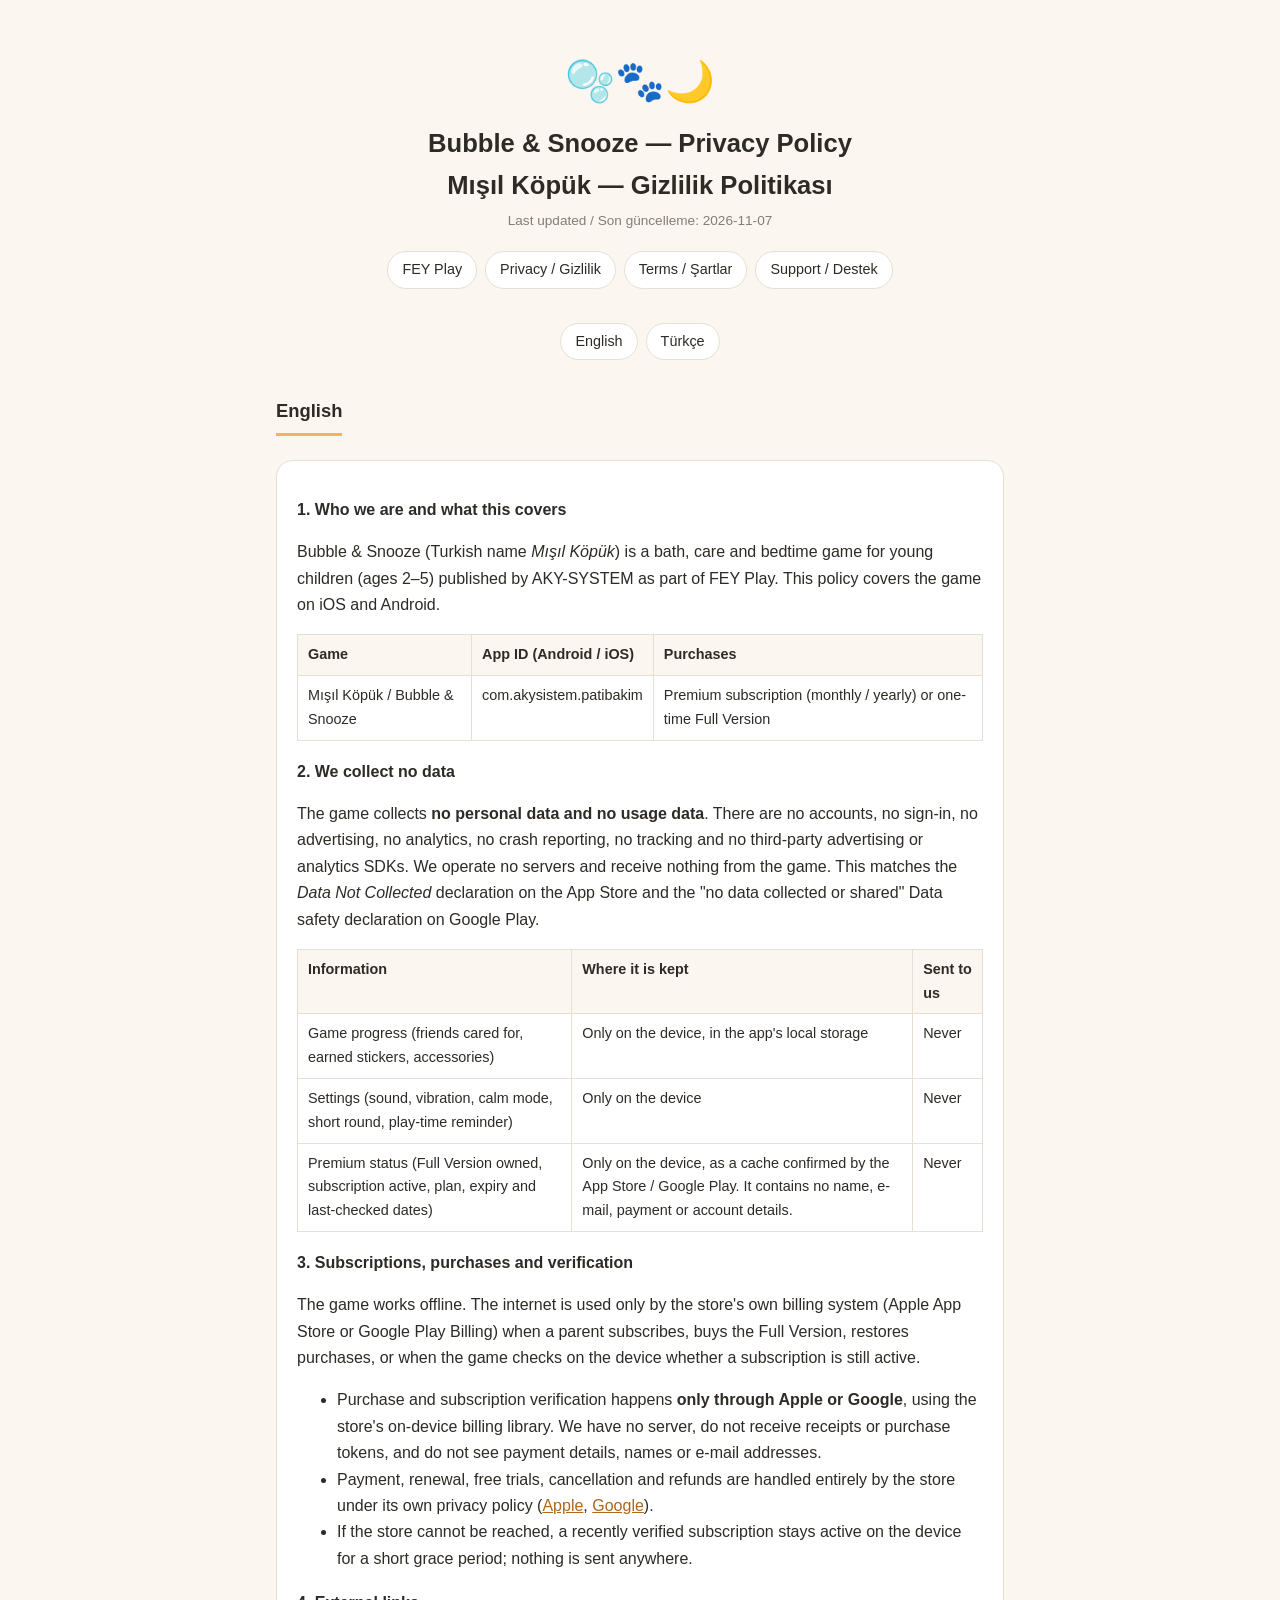
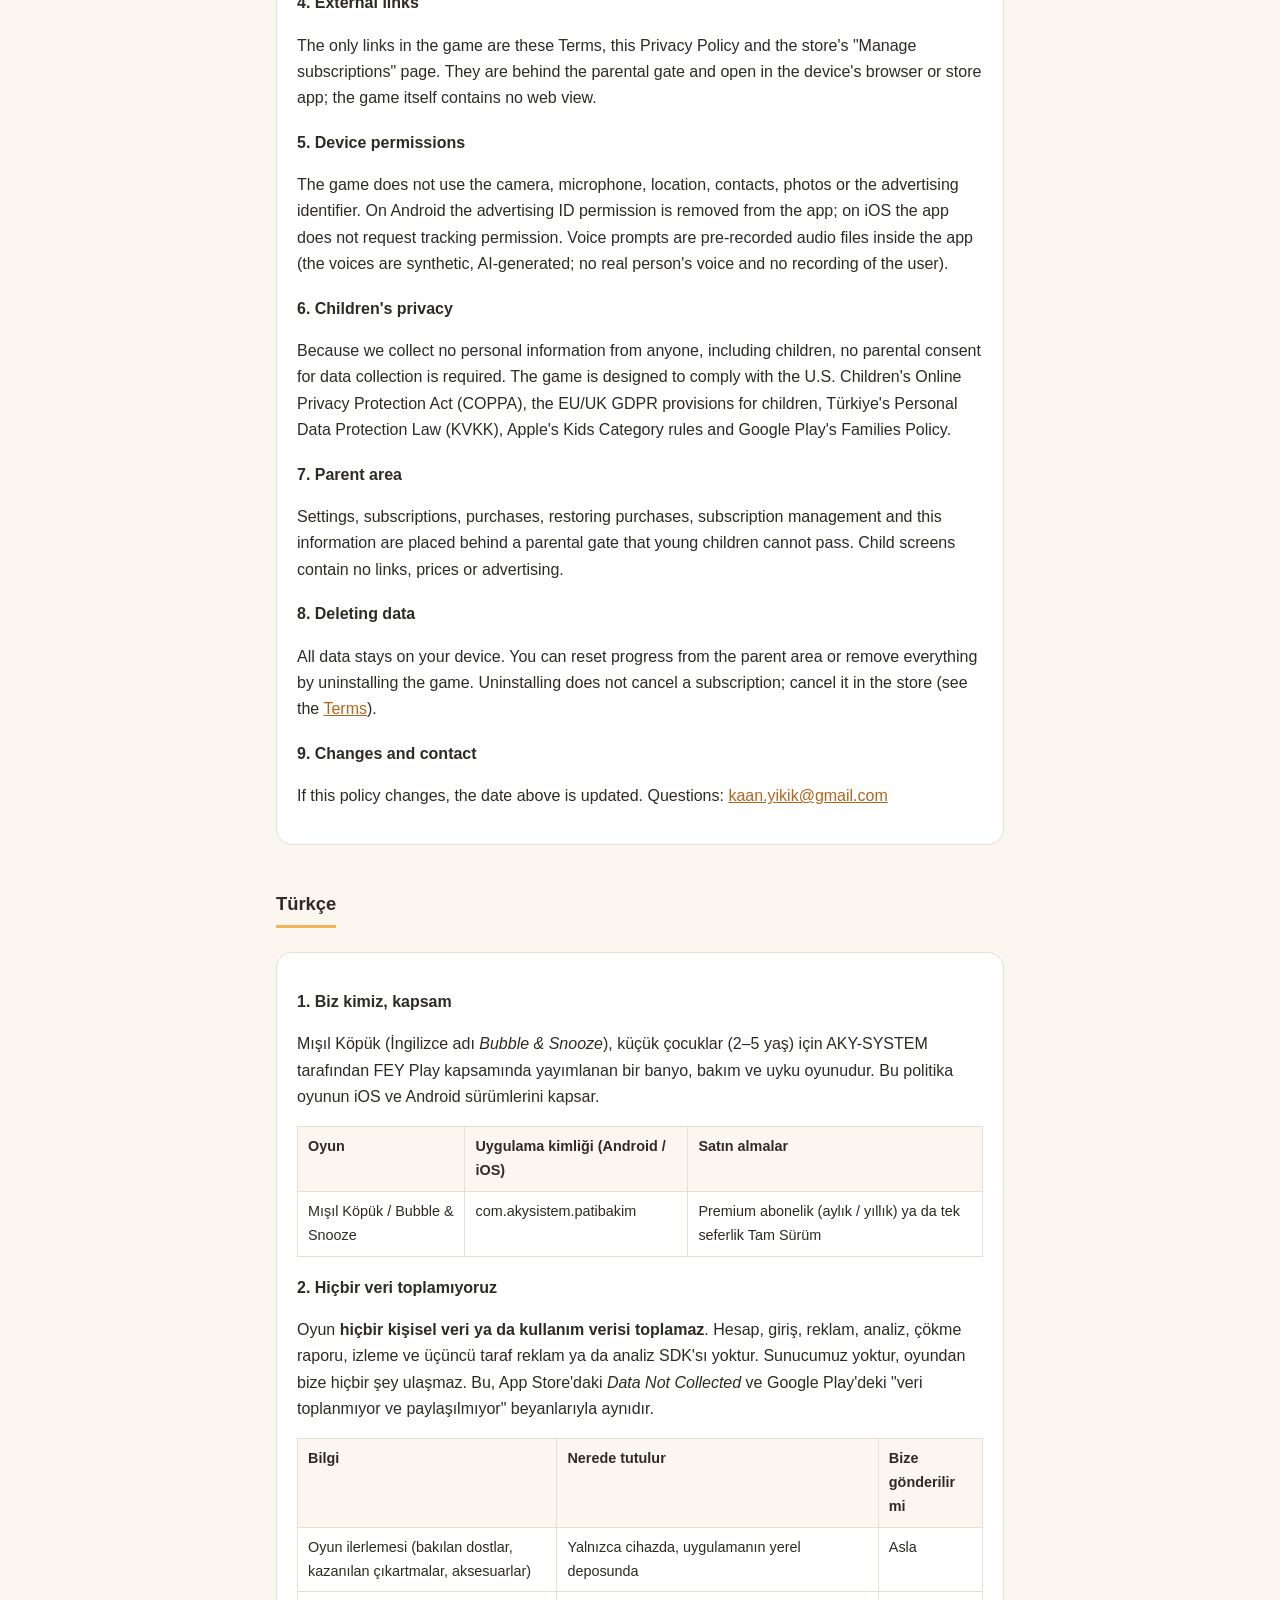
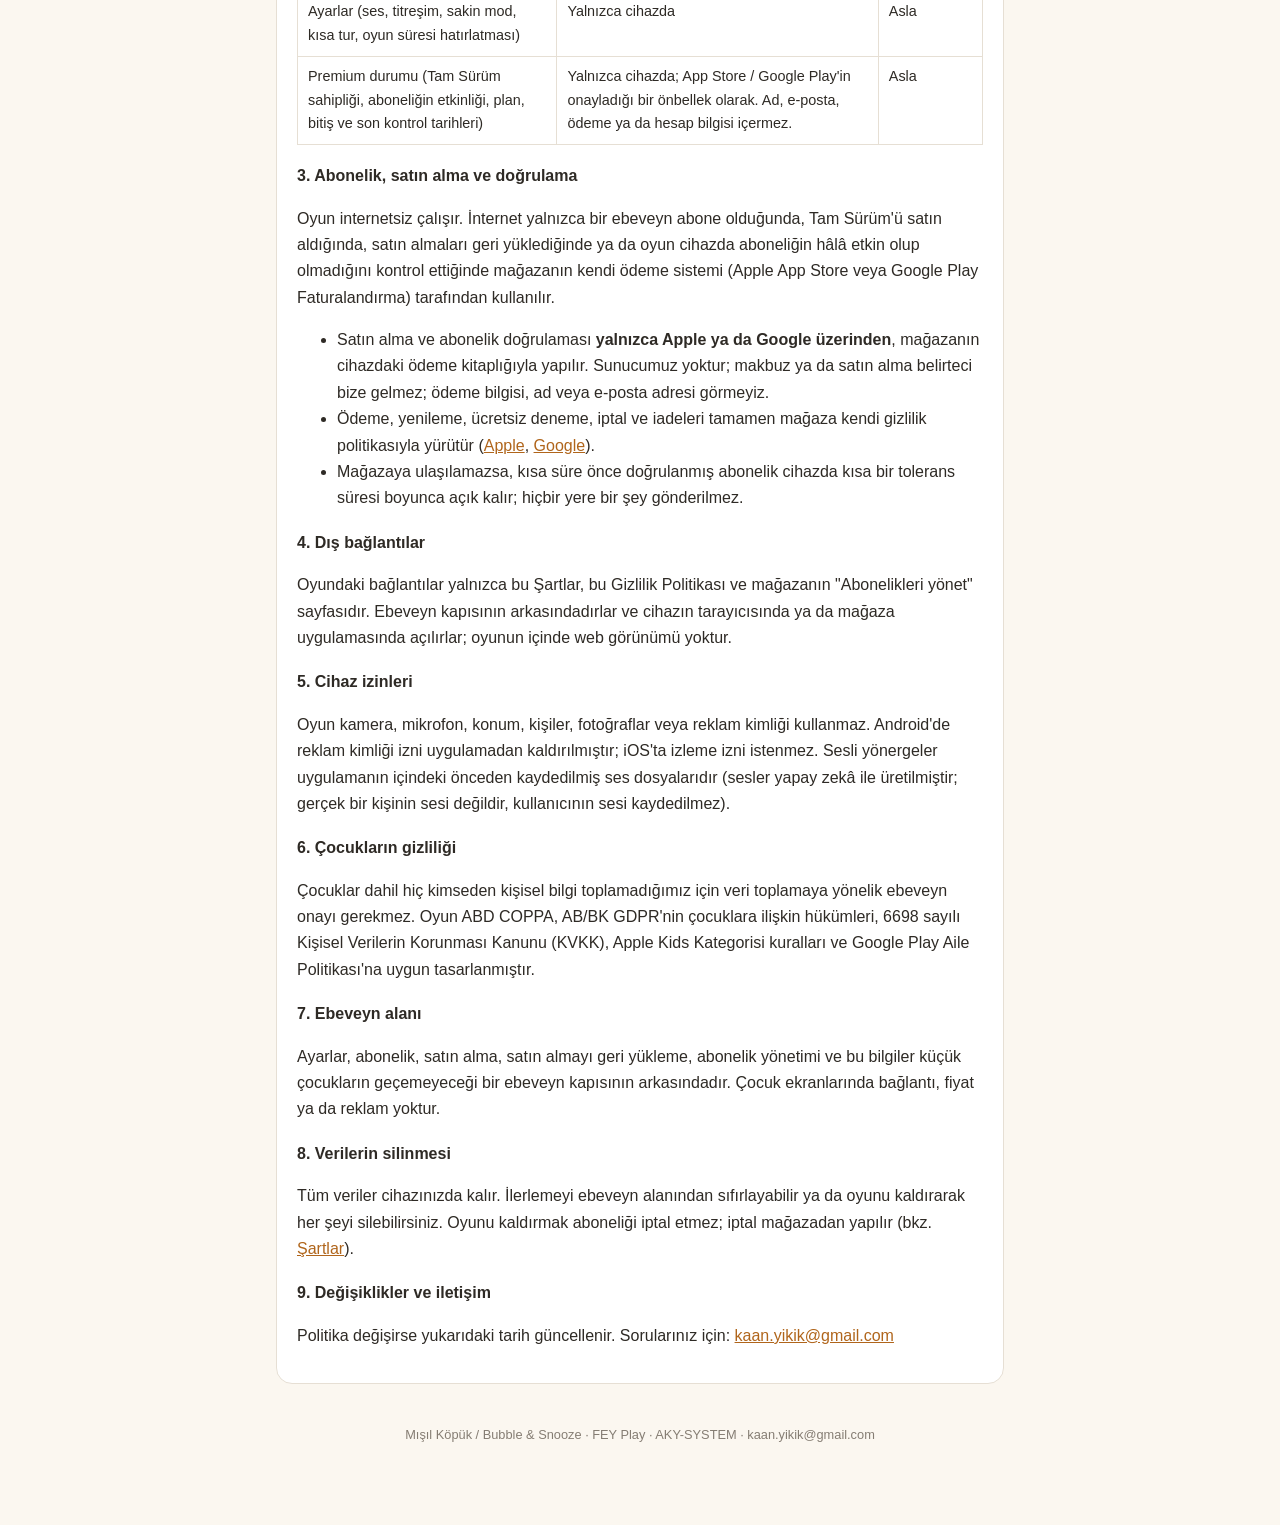
==== privacy-misil-kopuk.html @ dee6d307 "Mışıl Köpük'e özel kullanım şartları ve gizlilik sayfaları (abonelik) Co-Authored-By: Claude Opus 5." ====
<!DOCTYPE html>
<html lang="en"><head><meta charset="UTF-8"><meta name="viewport" content="width=device-width, initial-scale=1.0">
<title>Bubble &amp; Snooze — Privacy Policy / Mışıl Köpük — Gizlilik Politikası</title><link rel="stylesheet" href="style.css"></head><body><div class="wrap">
<header><div class="logo">🫧🐾🌙</div><h1>Bubble &amp; Snooze — Privacy Policy<br>Mışıl Köpük — Gizlilik Politikası</h1><div class="updated">Last updated / Son güncelleme: 2026-11-07</div>
<nav><a href="index.html">FEY Play</a><a href="privacy-misil-kopuk.html">Privacy / Gizlilik</a><a href="terms-misil-kopuk.html">Terms / Şartlar</a><a href="support.html">Support / Destek</a></nav></header>
<nav><a href="#en">English</a><a href="#tr">Türkçe</a></nav>
<div id="en"><h2>English</h2>
<section class="card">
<h3>1. Who we are and what this covers</h3>
<p>Bubble &amp; Snooze (Turkish name <em>Mışıl Köpük</em>) is a bath, care and bedtime game for young children (ages 2–5) published by AKY-SYSTEM as part of FEY Play. This policy covers the game on iOS and Android.</p>
<table><tr><th>Game</th><th>App ID (Android / iOS)</th><th>Purchases</th></tr>
<tr><td>Mışıl Köpük / Bubble &amp; Snooze</td><td>com.akysistem.patibakim</td><td>Premium subscription (monthly / yearly) or one-time Full Version</td></tr></table>
<h3>2. We collect no data</h3>
<p>The game collects <strong>no personal data and no usage data</strong>. There are no accounts, no sign-in, no advertising, no analytics, no crash reporting, no tracking and no third-party advertising or analytics SDKs. We operate no servers and receive nothing from the game. This matches the <em>Data Not Collected</em> declaration on the App Store and the "no data collected or shared" Data safety declaration on Google Play.</p>
<table><tr><th>Information</th><th>Where it is kept</th><th>Sent to us</th></tr>
<tr><td>Game progress (friends cared for, earned stickers, accessories)</td><td>Only on the device, in the app's local storage</td><td>Never</td></tr>
<tr><td>Settings (sound, vibration, calm mode, short round, play-time reminder)</td><td>Only on the device</td><td>Never</td></tr>
<tr><td>Premium status (Full Version owned, subscription active, plan, expiry and last-checked dates)</td><td>Only on the device, as a cache confirmed by the App Store / Google Play. It contains no name, e-mail, payment or account details.</td><td>Never</td></tr></table>
<h3>3. Subscriptions, purchases and verification</h3>
<p>The game works offline. The internet is used only by the store's own billing system (Apple App Store or Google Play Billing) when a parent subscribes, buys the Full Version, restores purchases, or when the game checks on the device whether a subscription is still active.</p>
<ul><li>Purchase and subscription verification happens <strong>only through Apple or Google</strong>, using the store's on-device billing library. We have no server, do not receive receipts or purchase tokens, and do not see payment details, names or e-mail addresses.</li>
<li>Payment, renewal, free trials, cancellation and refunds are handled entirely by the store under its own privacy policy (<a href="https://www.apple.com/legal/privacy/">Apple</a>, <a href="https://policies.google.com/privacy">Google</a>).</li>
<li>If the store cannot be reached, a recently verified subscription stays active on the device for a short grace period; nothing is sent anywhere.</li></ul>
<h3>4. External links</h3>
<p>The only links in the game are these Terms, this Privacy Policy and the store's "Manage subscriptions" page. They are behind the parental gate and open in the device's browser or store app; the game itself contains no web view.</p>
<h3>5. Device permissions</h3>
<p>The game does not use the camera, microphone, location, contacts, photos or the advertising identifier. On Android the advertising ID permission is removed from the app; on iOS the app does not request tracking permission. Voice prompts are pre-recorded audio files inside the app (the voices are synthetic, AI-generated; no real person's voice and no recording of the user).</p>
<h3>6. Children's privacy</h3>
<p>Because we collect no personal information from anyone, including children, no parental consent for data collection is required. The game is designed to comply with the U.S. Children's Online Privacy Protection Act (COPPA), the EU/UK GDPR provisions for children, Türkiye's Personal Data Protection Law (KVKK), Apple's Kids Category rules and Google Play's Families Policy.</p>
<h3>7. Parent area</h3>
<p>Settings, subscriptions, purchases, restoring purchases, subscription management and this information are placed behind a parental gate that young children cannot pass. Child screens contain no links, prices or advertising.</p>
<h3>8. Deleting data</h3>
<p>All data stays on your device. You can reset progress from the parent area or remove everything by uninstalling the game. Uninstalling does not cancel a subscription; cancel it in the store (see the <a href="terms-misil-kopuk.html">Terms</a>).</p>
<h3>9. Changes and contact</h3>
<p>If this policy changes, the date above is updated. Questions: <a href="mailto:kaan.yikik@gmail.com">kaan.yikik@gmail.com</a></p>
</section></div>
<div id="tr"><h2>Türkçe</h2>
<section class="card">
<h3>1. Biz kimiz, kapsam</h3>
<p>Mışıl Köpük (İngilizce adı <em>Bubble &amp; Snooze</em>), küçük çocuklar (2–5 yaş) için AKY-SYSTEM tarafından FEY Play kapsamında yayımlanan bir banyo, bakım ve uyku oyunudur. Bu politika oyunun iOS ve Android sürümlerini kapsar.</p>
<table><tr><th>Oyun</th><th>Uygulama kimliği (Android / iOS)</th><th>Satın almalar</th></tr>
<tr><td>Mışıl Köpük / Bubble &amp; Snooze</td><td>com.akysistem.patibakim</td><td>Premium abonelik (aylık / yıllık) ya da tek seferlik Tam Sürüm</td></tr></table>
<h3>2. Hiçbir veri toplamıyoruz</h3>
<p>Oyun <strong>hiçbir kişisel veri ya da kullanım verisi toplamaz</strong>. Hesap, giriş, reklam, analiz, çökme raporu, izleme ve üçüncü taraf reklam ya da analiz SDK'sı yoktur. Sunucumuz yoktur, oyundan bize hiçbir şey ulaşmaz. Bu, App Store'daki <em>Data Not Collected</em> ve Google Play'deki "veri toplanmıyor ve paylaşılmıyor" beyanlarıyla aynıdır.</p>
<table><tr><th>Bilgi</th><th>Nerede tutulur</th><th>Bize gönderilir mi</th></tr>
<tr><td>Oyun ilerlemesi (bakılan dostlar, kazanılan çıkartmalar, aksesuarlar)</td><td>Yalnızca cihazda, uygulamanın yerel deposunda</td><td>Asla</td></tr>
<tr><td>Ayarlar (ses, titreşim, sakin mod, kısa tur, oyun süresi hatırlatması)</td><td>Yalnızca cihazda</td><td>Asla</td></tr>
<tr><td>Premium durumu (Tam Sürüm sahipliği, aboneliğin etkinliği, plan, bitiş ve son kontrol tarihleri)</td><td>Yalnızca cihazda; App Store / Google Play'in onayladığı bir önbellek olarak. Ad, e-posta, ödeme ya da hesap bilgisi içermez.</td><td>Asla</td></tr></table>
<h3>3. Abonelik, satın alma ve doğrulama</h3>
<p>Oyun internetsiz çalışır. İnternet yalnızca bir ebeveyn abone olduğunda, Tam Sürüm'ü satın aldığında, satın almaları geri yüklediğinde ya da oyun cihazda aboneliğin hâlâ etkin olup olmadığını kontrol ettiğinde mağazanın kendi ödeme sistemi (Apple App Store veya Google Play Faturalandırma) tarafından kullanılır.</p>
<ul><li>Satın alma ve abonelik doğrulaması <strong>yalnızca Apple ya da Google üzerinden</strong>, mağazanın cihazdaki ödeme kitaplığıyla yapılır. Sunucumuz yoktur; makbuz ya da satın alma belirteci bize gelmez; ödeme bilgisi, ad veya e-posta adresi görmeyiz.</li>
<li>Ödeme, yenileme, ücretsiz deneme, iptal ve iadeleri tamamen mağaza kendi gizlilik politikasıyla yürütür (<a href="https://www.apple.com/legal/privacy/">Apple</a>, <a href="https://policies.google.com/privacy">Google</a>).</li>
<li>Mağazaya ulaşılamazsa, kısa süre önce doğrulanmış abonelik cihazda kısa bir tolerans süresi boyunca açık kalır; hiçbir yere bir şey gönderilmez.</li></ul>
<h3>4. Dış bağlantılar</h3>
<p>Oyundaki bağlantılar yalnızca bu Şartlar, bu Gizlilik Politikası ve mağazanın "Abonelikleri yönet" sayfasıdır. Ebeveyn kapısının arkasındadırlar ve cihazın tarayıcısında ya da mağaza uygulamasında açılırlar; oyunun içinde web görünümü yoktur.</p>
<h3>5. Cihaz izinleri</h3>
<p>Oyun kamera, mikrofon, konum, kişiler, fotoğraflar veya reklam kimliği kullanmaz. Android'de reklam kimliği izni uygulamadan kaldırılmıştır; iOS'ta izleme izni istenmez. Sesli yönergeler uygulamanın içindeki önceden kaydedilmiş ses dosyalarıdır (sesler yapay zekâ ile üretilmiştir; gerçek bir kişinin sesi değildir, kullanıcının sesi kaydedilmez).</p>
<h3>6. Çocukların gizliliği</h3>
<p>Çocuklar dahil hiç kimseden kişisel bilgi toplamadığımız için veri toplamaya yönelik ebeveyn onayı gerekmez. Oyun ABD COPPA, AB/BK GDPR'nin çocuklara ilişkin hükümleri, 6698 sayılı Kişisel Verilerin Korunması Kanunu (KVKK), Apple Kids Kategorisi kuralları ve Google Play Aile Politikası'na uygun tasarlanmıştır.</p>
<h3>7. Ebeveyn alanı</h3>
<p>Ayarlar, abonelik, satın alma, satın almayı geri yükleme, abonelik yönetimi ve bu bilgiler küçük çocukların geçemeyeceği bir ebeveyn kapısının arkasındadır. Çocuk ekranlarında bağlantı, fiyat ya da reklam yoktur.</p>
<h3>8. Verilerin silinmesi</h3>
<p>Tüm veriler cihazınızda kalır. İlerlemeyi ebeveyn alanından sıfırlayabilir ya da oyunu kaldırarak her şeyi silebilirsiniz. Oyunu kaldırmak aboneliği iptal etmez; iptal mağazadan yapılır (bkz. <a href="terms-misil-kopuk.html">Şartlar</a>).</p>
<h3>9. Değişiklikler ve iletişim</h3>
<p>Politika değişirse yukarıdaki tarih güncellenir. Sorularınız için: <a href="mailto:kaan.yikik@gmail.com">kaan.yikik@gmail.com</a></p>
</section></div>
<div class="footer">Mışıl Köpük / Bubble &amp; Snooze · FEY Play · AKY-SYSTEM · kaan.yikik@gmail.com</div></div></body></html>
---- style.css ----
:root{--bg:#FBF7F0;--surface:#fff;--text:#2E2A25;--muted:#857D73;--accent:#F2B45A;--border:#E6DFD4;--link:#B0651B}
@media (prefers-color-scheme:dark){:root{--bg:#1D1B18;--surface:#26231F;--text:#EFE9E0;--muted:#A69D91;--border:#3A352F;--link:#F2B45A}}
*{box-sizing:border-box}body{margin:0;font-family:-apple-system,BlinkMacSystemFont,"Segoe UI",Roboto,sans-serif;background:var(--bg);color:var(--text);line-height:1.65}
.wrap{max-width:760px;margin:0 auto;padding:32px 16px 80px}header{text-align:center;padding:16px 0 8px}.logo{font-size:40px}
h1{font-size:1.6rem;margin:8px 0 4px}.updated{color:var(--muted);font-size:.85rem}
nav{display:flex;flex-wrap:wrap;gap:8px;justify-content:center;margin:18px 0 8px}
nav a{text-decoration:none;color:var(--text);background:var(--surface);border:1px solid var(--border);border-radius:20px;padding:6px 14px;font-size:.9rem}
section.card{background:var(--surface);border:1px solid var(--border);border-radius:16px;padding:18px 20px;margin:16px 0}
h2{font-size:1.15rem;margin:28px 0 8px;border-bottom:3px solid var(--accent);padding-bottom:6px;display:inline-block}
h3{font-size:1rem;margin:18px 0 6px}table{width:100%;border-collapse:collapse;margin:10px 0;font-size:.9rem}
th,td{text-align:left;padding:8px 10px;border:1px solid var(--border);vertical-align:top}th{background:var(--bg)}
a{color:var(--link)}.footer{text-align:center;color:var(--muted);font-size:.8rem;margin-top:40px}
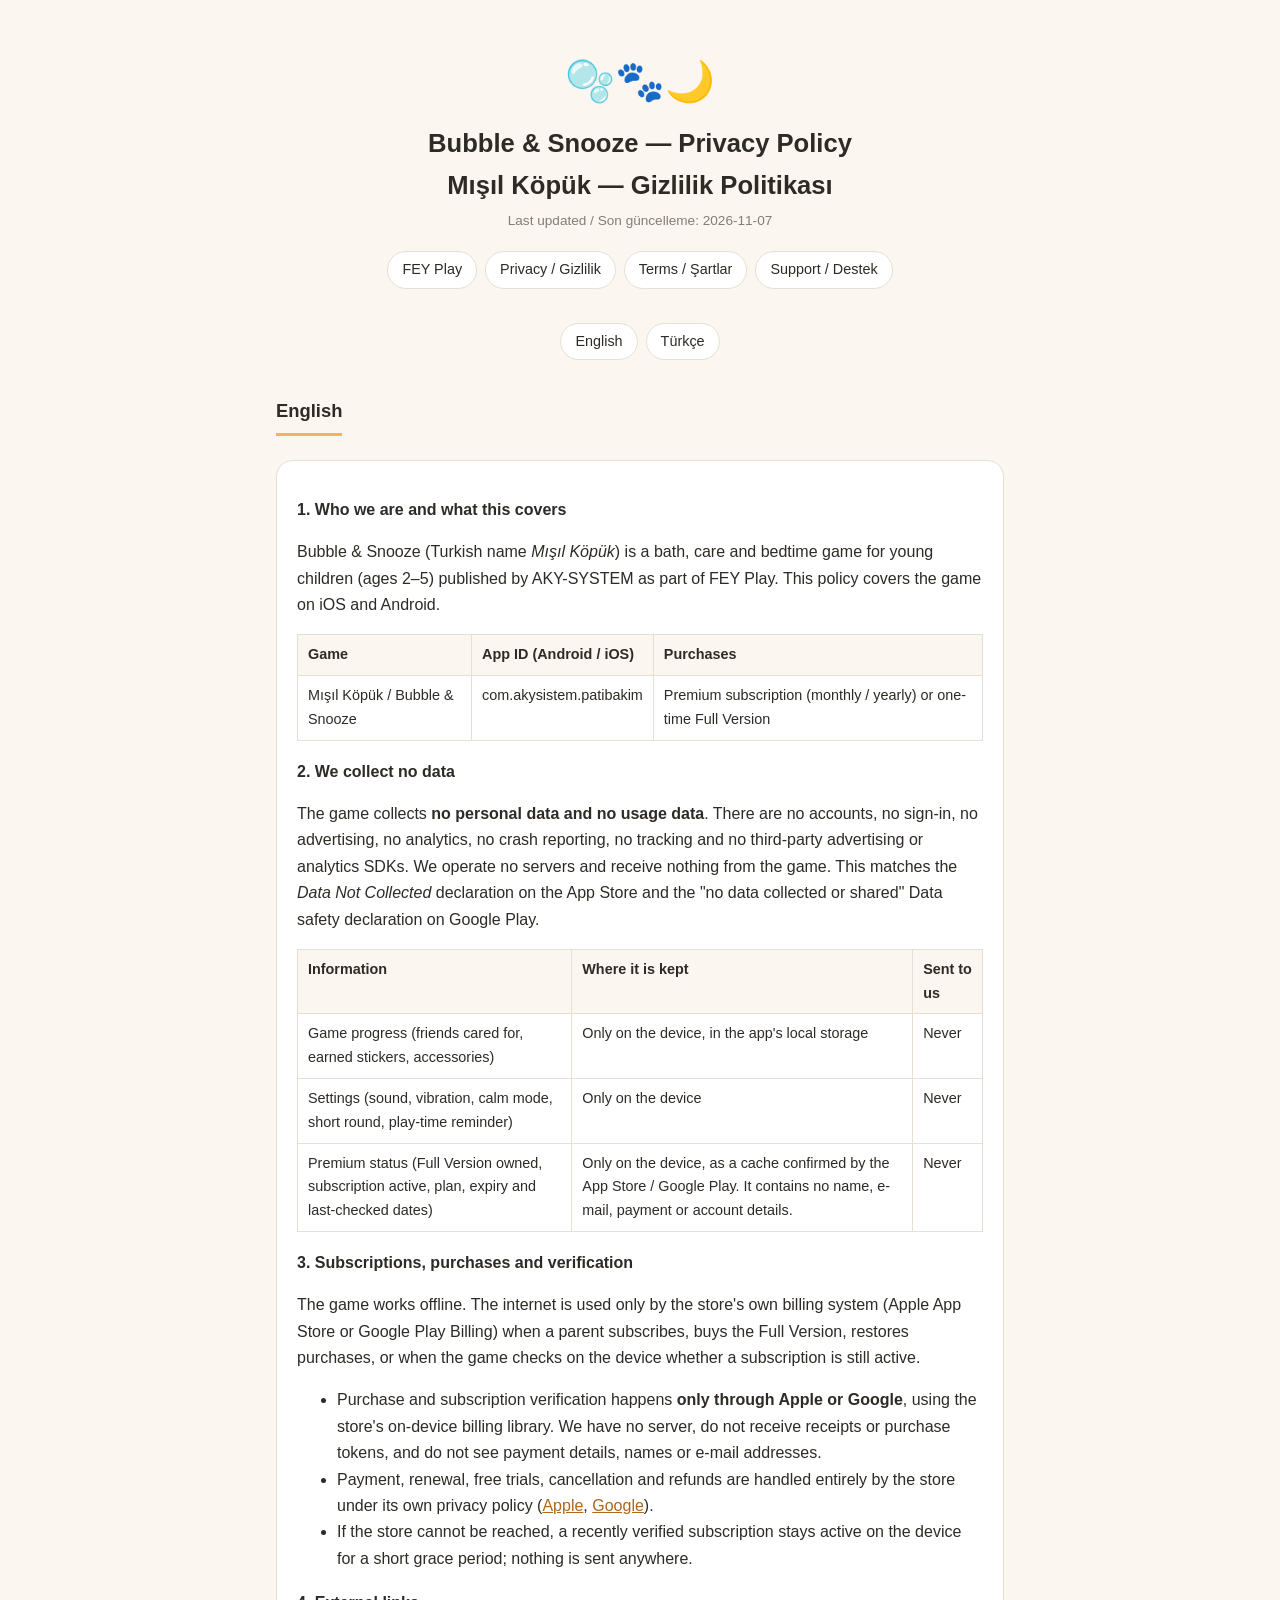
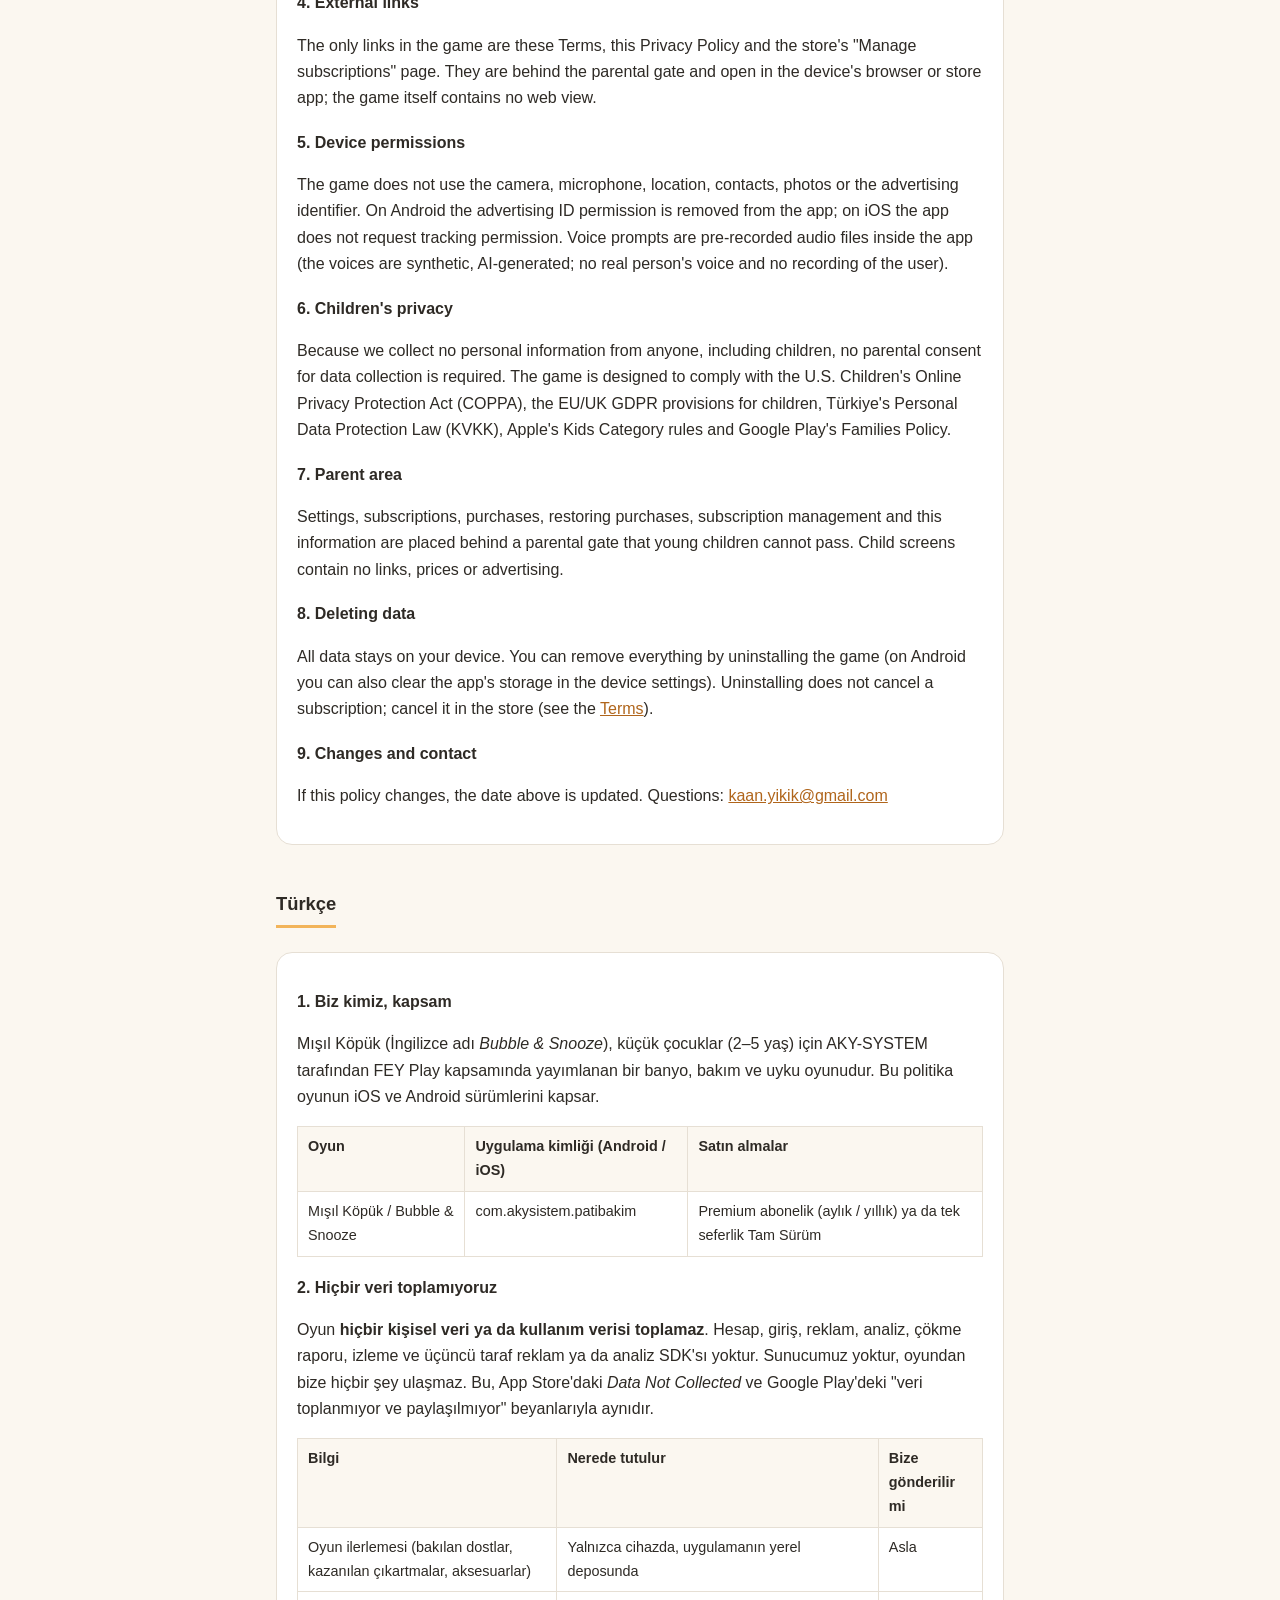
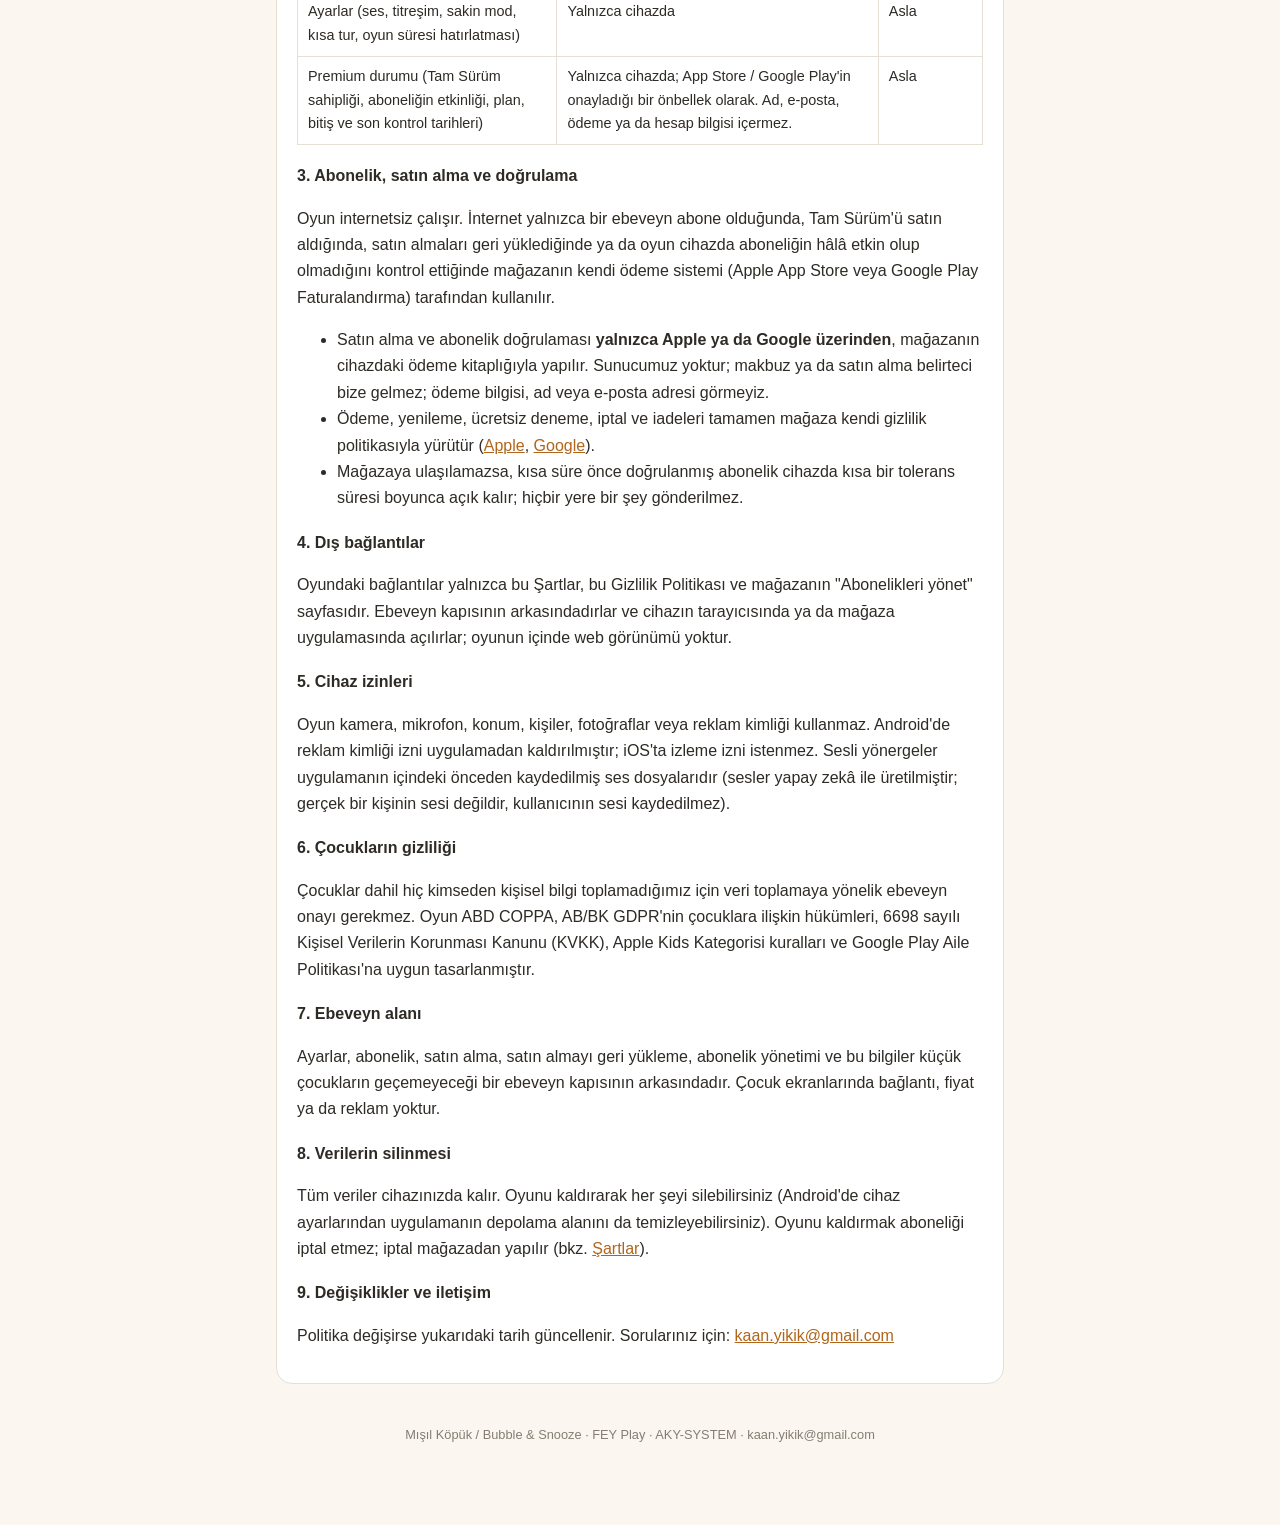
==== commit b4748e3c: "Mışıl Köpük gizlilik: var olmayan 'ilerlemeyi sıfırla' vaadi kaldırıldı Co-Authored-By: Claude Opus " ====
--- a/privacy-misil-kopuk.html
+++ b/privacy-misil-kopuk.html
@@ -30,7 +30,7 @@
 <h3>7. Parent area</h3>
 <p>Settings, subscriptions, purchases, restoring purchases, subscription management and this information are placed behind a parental gate that young children cannot pass. Child screens contain no links, prices or advertising.</p>
 <h3>8. Deleting data</h3>
-<p>All data stays on your device. You can reset progress from the parent area or remove everything by uninstalling the game. Uninstalling does not cancel a subscription; cancel it in the store (see the <a href="terms-misil-kopuk.html">Terms</a>).</p>
+<p>All data stays on your device. You can remove everything by uninstalling the game (on Android you can also clear the app's storage in the device settings). Uninstalling does not cancel a subscription; cancel it in the store (see the <a href="terms-misil-kopuk.html">Terms</a>).</p>
 <h3>9. Changes and contact</h3>
 <p>If this policy changes, the date above is updated. Questions: <a href="mailto:kaan.yikik@gmail.com">kaan.yikik@gmail.com</a></p>
 </section></div>
@@ -60,7 +60,7 @@
 <h3>7. Ebeveyn alanı</h3>
 <p>Ayarlar, abonelik, satın alma, satın almayı geri yükleme, abonelik yönetimi ve bu bilgiler küçük çocukların geçemeyeceği bir ebeveyn kapısının arkasındadır. Çocuk ekranlarında bağlantı, fiyat ya da reklam yoktur.</p>
 <h3>8. Verilerin silinmesi</h3>
-<p>Tüm veriler cihazınızda kalır. İlerlemeyi ebeveyn alanından sıfırlayabilir ya da oyunu kaldırarak her şeyi silebilirsiniz. Oyunu kaldırmak aboneliği iptal etmez; iptal mağazadan yapılır (bkz. <a href="terms-misil-kopuk.html">Şartlar</a>).</p>
+<p>Tüm veriler cihazınızda kalır. Oyunu kaldırarak her şeyi silebilirsiniz (Android'de cihaz ayarlarından uygulamanın depolama alanını da temizleyebilirsiniz). Oyunu kaldırmak aboneliği iptal etmez; iptal mağazadan yapılır (bkz. <a href="terms-misil-kopuk.html">Şartlar</a>).</p>
 <h3>9. Değişiklikler ve iletişim</h3>
 <p>Politika değişirse yukarıdaki tarih güncellenir. Sorularınız için: <a href="mailto:kaan.yikik@gmail.com">kaan.yikik@gmail.com</a></p>
 </section></div>
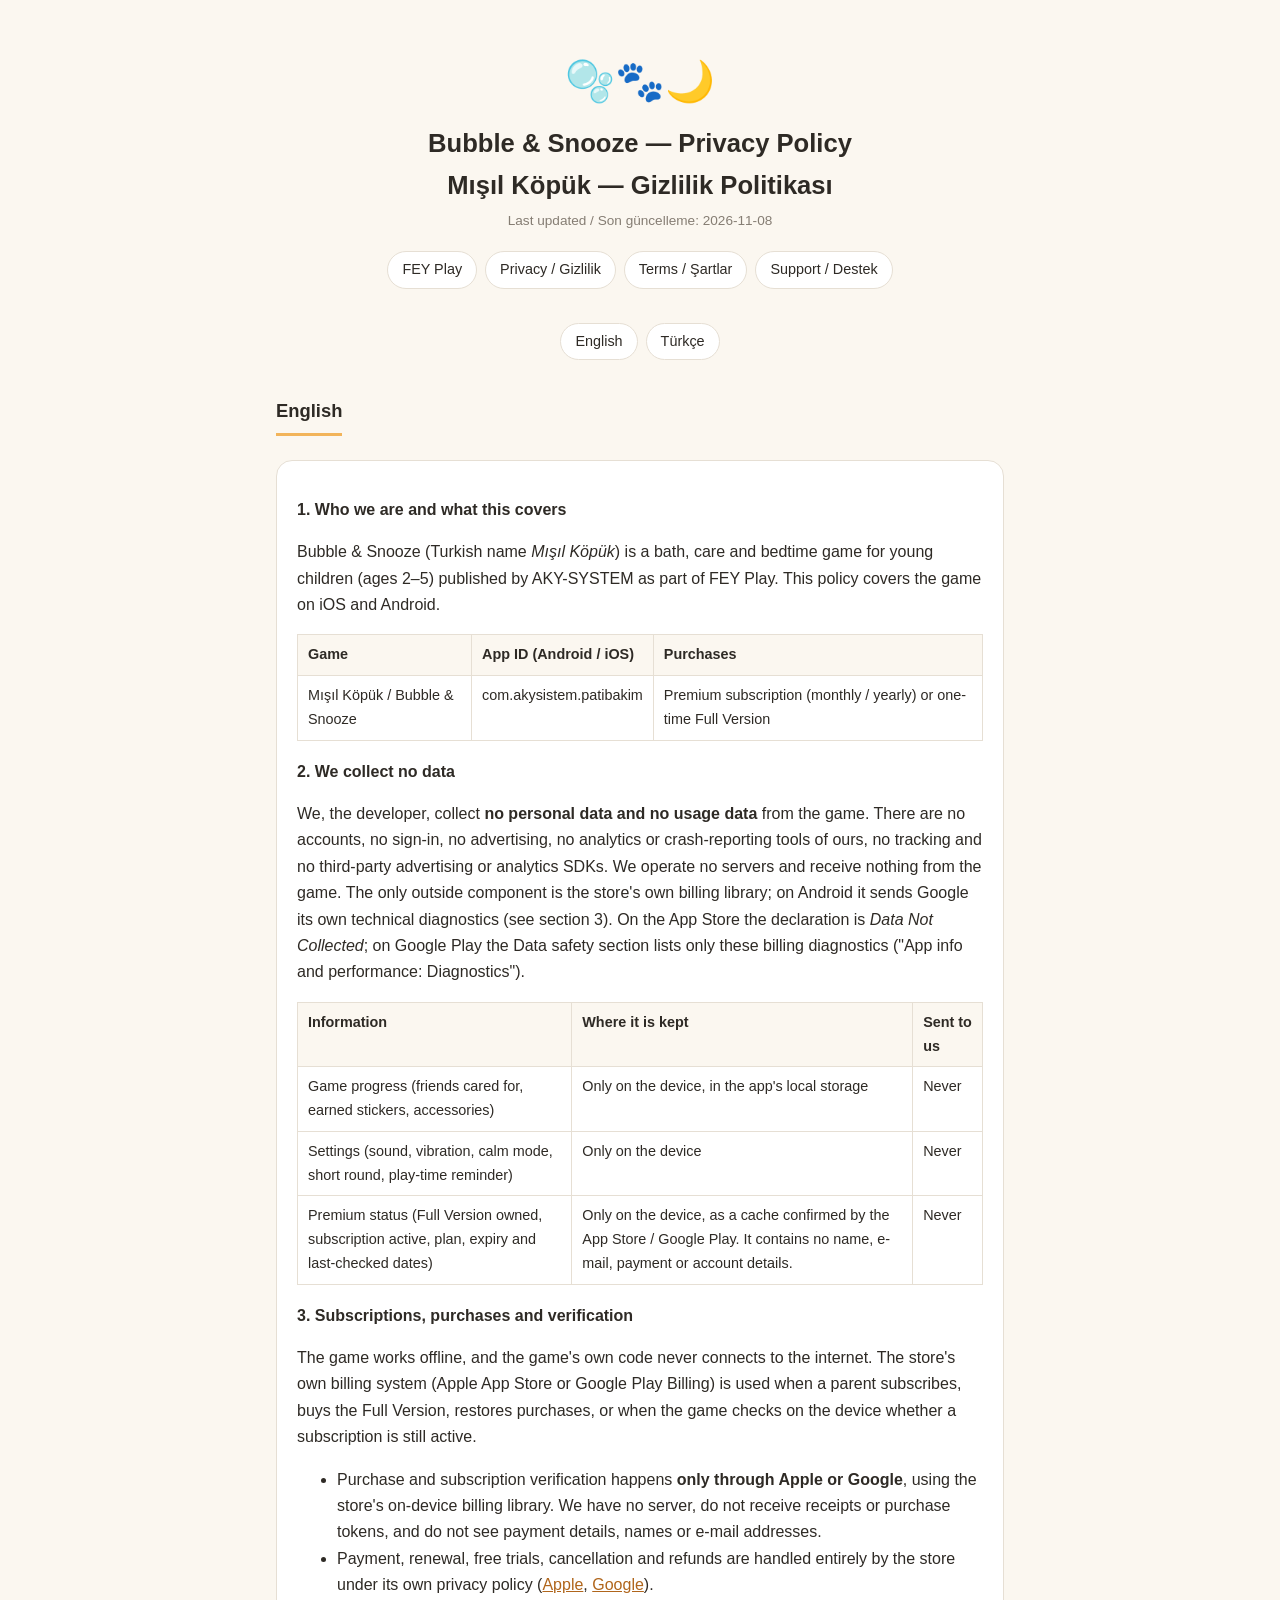
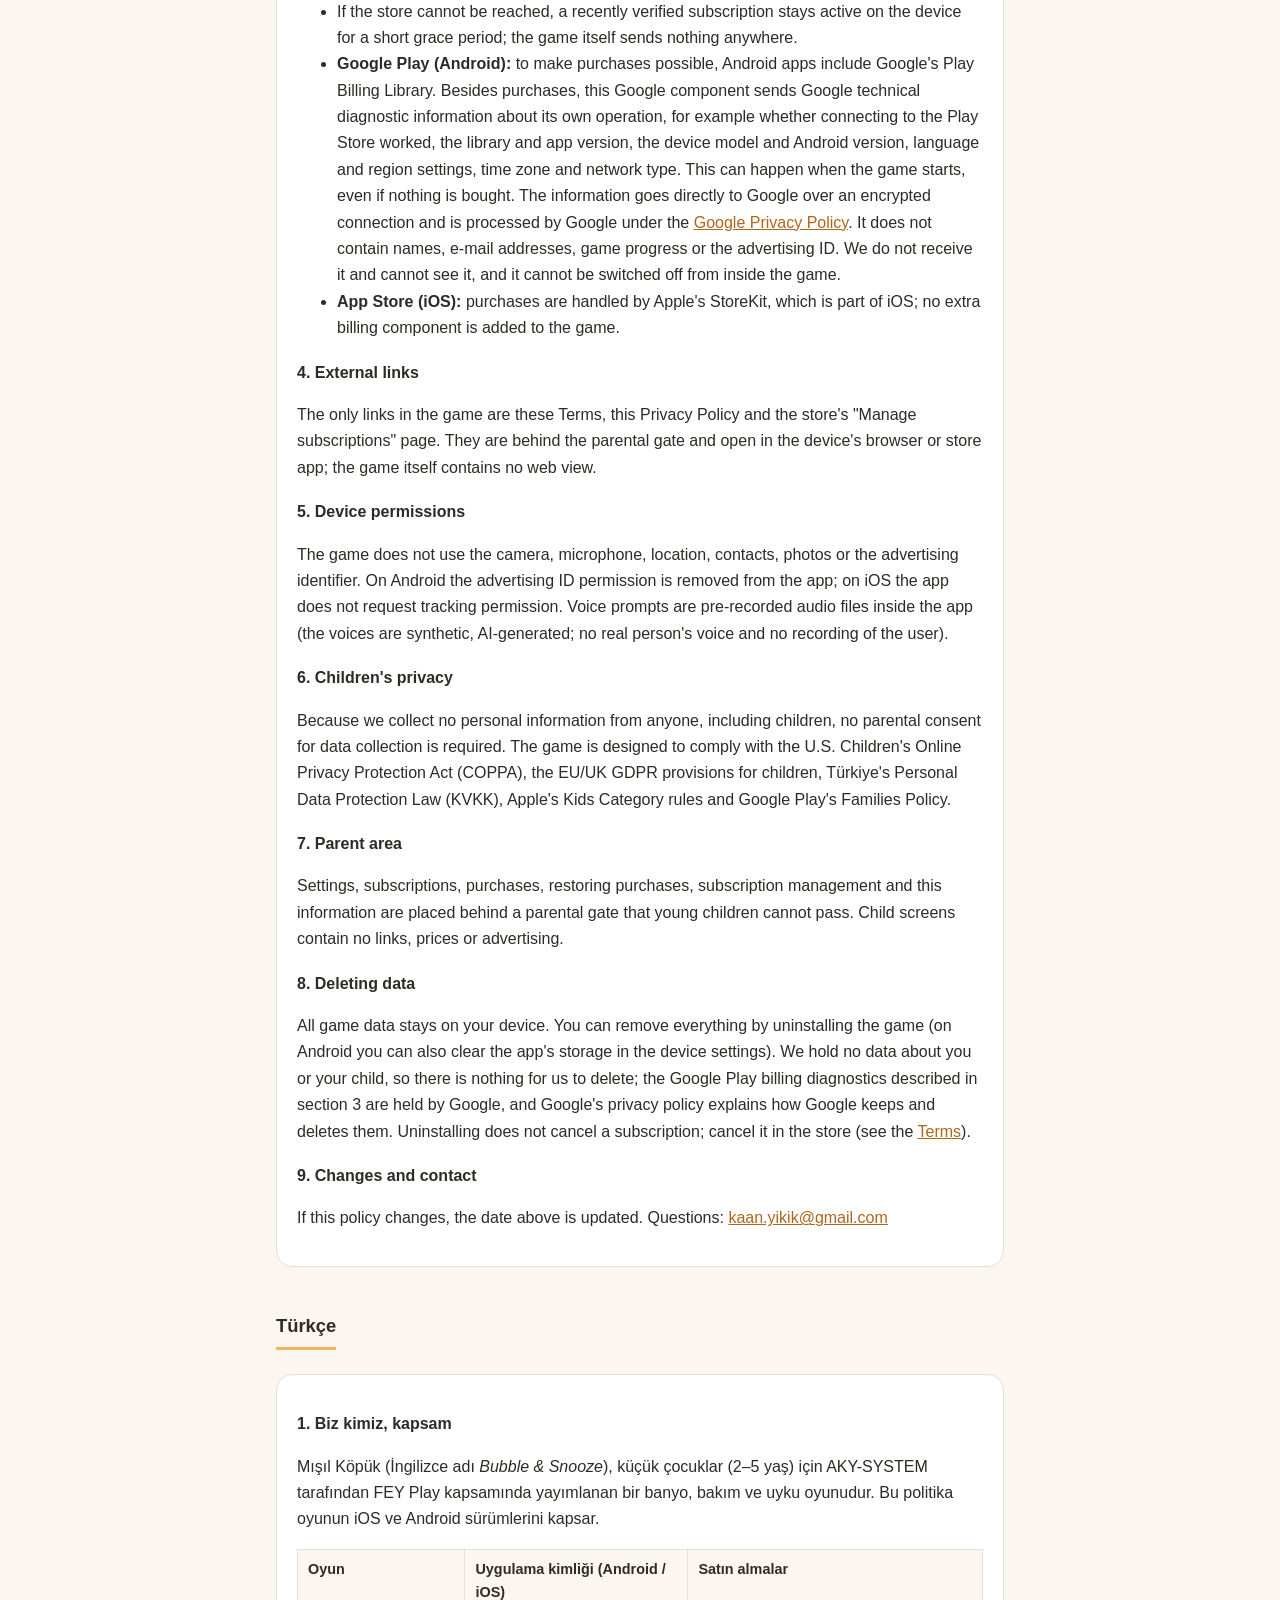
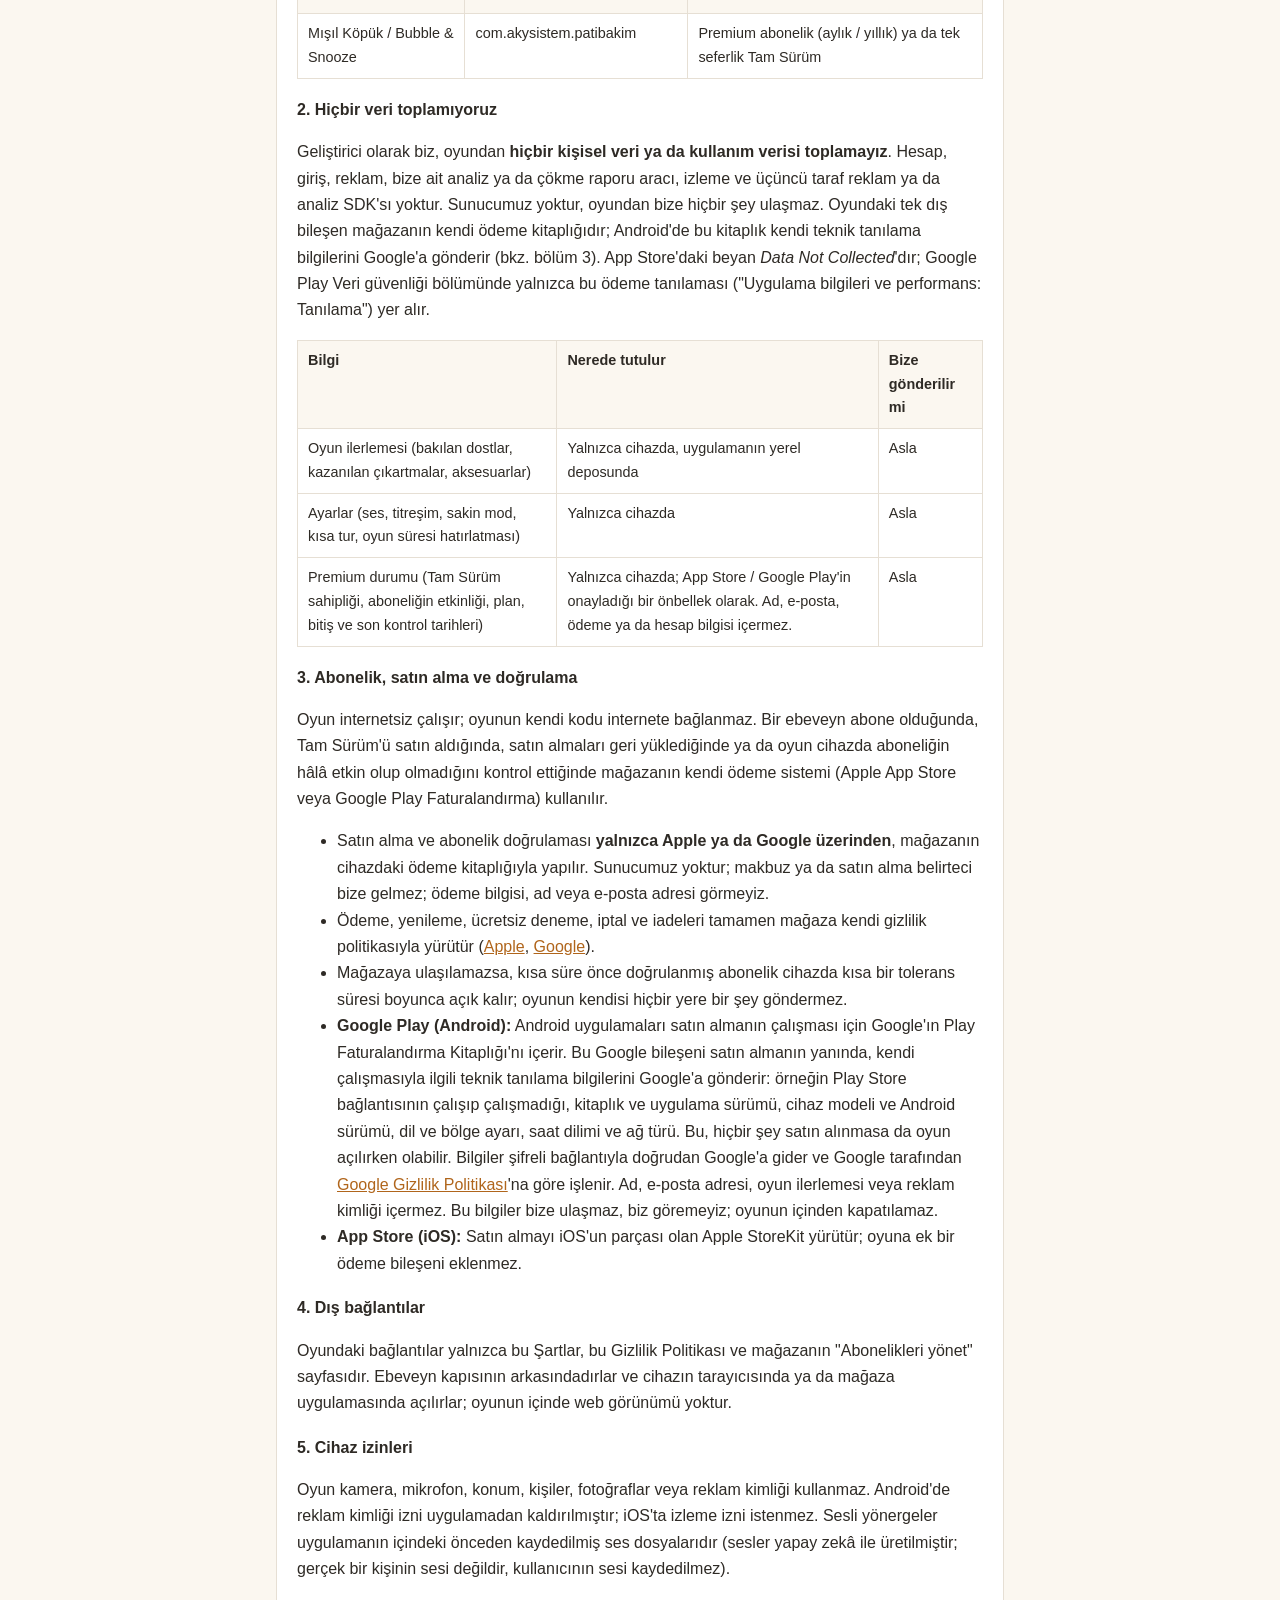
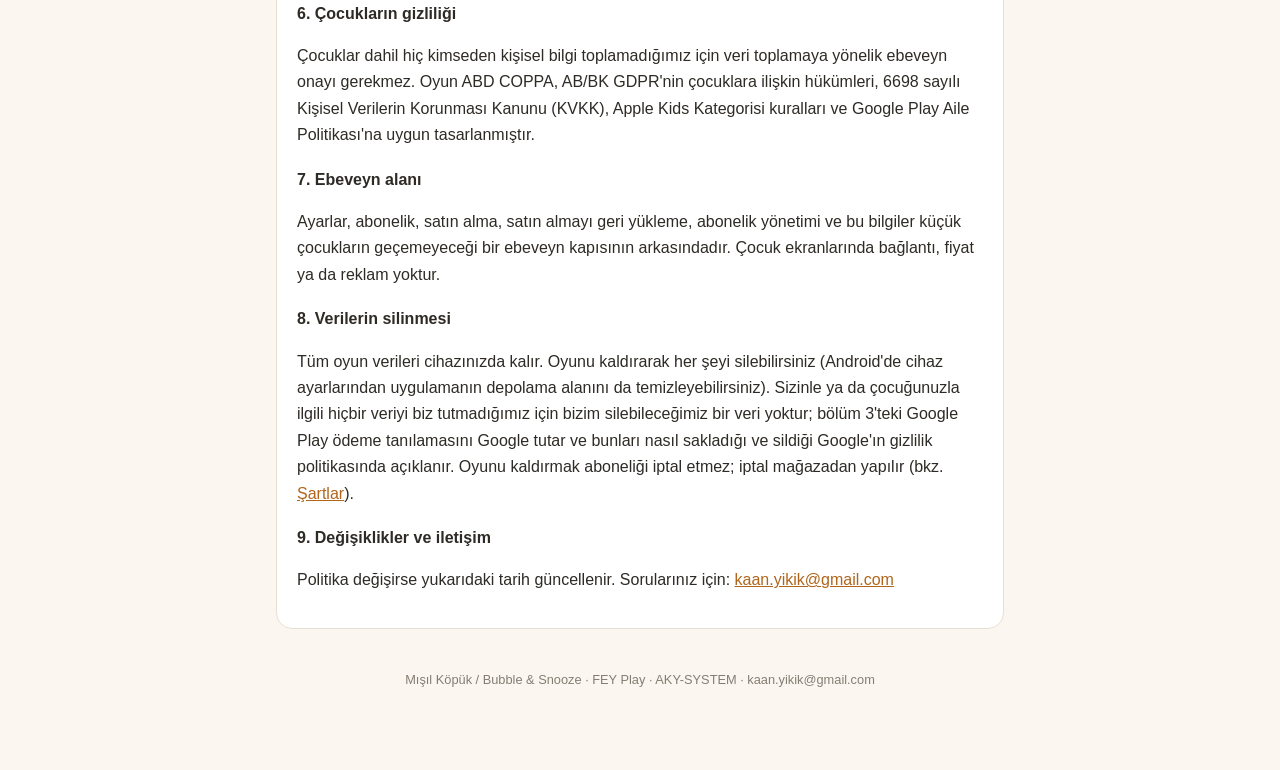
==== commit cab06a2e: "Gizlilik: Android'de Google Play Faturalandırma'nın kendi tanılaması açıklandı (Y-2) Co-Authored-By:" ====
--- a/privacy-misil-kopuk.html
+++ b/privacy-misil-kopuk.html
@@ -1,7 +1,7 @@
 <!DOCTYPE html>
 <html lang="en"><head><meta charset="UTF-8"><meta name="viewport" content="width=device-width, initial-scale=1.0">
 <title>Bubble &amp; Snooze — Privacy Policy / Mışıl Köpük — Gizlilik Politikası</title><link rel="stylesheet" href="style.css"></head><body><div class="wrap">
-<header><div class="logo">🫧🐾🌙</div><h1>Bubble &amp; Snooze — Privacy Policy<br>Mışıl Köpük — Gizlilik Politikası</h1><div class="updated">Last updated / Son güncelleme: 2026-11-07</div>
+<header><div class="logo">🫧🐾🌙</div><h1>Bubble &amp; Snooze — Privacy Policy<br>Mışıl Köpük — Gizlilik Politikası</h1><div class="updated">Last updated / Son güncelleme: 2026-11-08</div>
 <nav><a href="index.html">FEY Play</a><a href="privacy-misil-kopuk.html">Privacy / Gizlilik</a><a href="terms-misil-kopuk.html">Terms / Şartlar</a><a href="support.html">Support / Destek</a></nav></header>
 <nav><a href="#en">English</a><a href="#tr">Türkçe</a></nav>
 <div id="en"><h2>English</h2>
@@ -11,16 +11,18 @@
 <table><tr><th>Game</th><th>App ID (Android / iOS)</th><th>Purchases</th></tr>
 <tr><td>Mışıl Köpük / Bubble &amp; Snooze</td><td>com.akysistem.patibakim</td><td>Premium subscription (monthly / yearly) or one-time Full Version</td></tr></table>
 <h3>2. We collect no data</h3>
-<p>The game collects <strong>no personal data and no usage data</strong>. There are no accounts, no sign-in, no advertising, no analytics, no crash reporting, no tracking and no third-party advertising or analytics SDKs. We operate no servers and receive nothing from the game. This matches the <em>Data Not Collected</em> declaration on the App Store and the "no data collected or shared" Data safety declaration on Google Play.</p>
+<p>We, the developer, collect <strong>no personal data and no usage data</strong> from the game. There are no accounts, no sign-in, no advertising, no analytics or crash-reporting tools of ours, no tracking and no third-party advertising or analytics SDKs. We operate no servers and receive nothing from the game. The only outside component is the store's own billing library; on Android it sends Google its own technical diagnostics (see section 3). On the App Store the declaration is <em>Data Not Collected</em>; on Google Play the Data safety section lists only these billing diagnostics ("App info and performance: Diagnostics").</p>
 <table><tr><th>Information</th><th>Where it is kept</th><th>Sent to us</th></tr>
 <tr><td>Game progress (friends cared for, earned stickers, accessories)</td><td>Only on the device, in the app's local storage</td><td>Never</td></tr>
 <tr><td>Settings (sound, vibration, calm mode, short round, play-time reminder)</td><td>Only on the device</td><td>Never</td></tr>
 <tr><td>Premium status (Full Version owned, subscription active, plan, expiry and last-checked dates)</td><td>Only on the device, as a cache confirmed by the App Store / Google Play. It contains no name, e-mail, payment or account details.</td><td>Never</td></tr></table>
 <h3>3. Subscriptions, purchases and verification</h3>
-<p>The game works offline. The internet is used only by the store's own billing system (Apple App Store or Google Play Billing) when a parent subscribes, buys the Full Version, restores purchases, or when the game checks on the device whether a subscription is still active.</p>
+<p>The game works offline, and the game's own code never connects to the internet. The store's own billing system (Apple App Store or Google Play Billing) is used when a parent subscribes, buys the Full Version, restores purchases, or when the game checks on the device whether a subscription is still active.</p>
 <ul><li>Purchase and subscription verification happens <strong>only through Apple or Google</strong>, using the store's on-device billing library. We have no server, do not receive receipts or purchase tokens, and do not see payment details, names or e-mail addresses.</li>
 <li>Payment, renewal, free trials, cancellation and refunds are handled entirely by the store under its own privacy policy (<a href="https://www.apple.com/legal/privacy/">Apple</a>, <a href="https://policies.google.com/privacy">Google</a>).</li>
-<li>If the store cannot be reached, a recently verified subscription stays active on the device for a short grace period; nothing is sent anywhere.</li></ul>
+<li>If the store cannot be reached, a recently verified subscription stays active on the device for a short grace period; the game itself sends nothing anywhere.</li>
+<li><strong>Google Play (Android):</strong> to make purchases possible, Android apps include Google's Play Billing Library. Besides purchases, this Google component sends Google technical diagnostic information about its own operation, for example whether connecting to the Play Store worked, the library and app version, the device model and Android version, language and region settings, time zone and network type. This can happen when the game starts, even if nothing is bought. The information goes directly to Google over an encrypted connection and is processed by Google under the <a href="https://policies.google.com/privacy">Google Privacy Policy</a>. It does not contain names, e-mail addresses, game progress or the advertising ID. We do not receive it and cannot see it, and it cannot be switched off from inside the game.</li>
+<li><strong>App Store (iOS):</strong> purchases are handled by Apple's StoreKit, which is part of iOS; no extra billing component is added to the game.</li></ul>
 <h3>4. External links</h3>
 <p>The only links in the game are these Terms, this Privacy Policy and the store's "Manage subscriptions" page. They are behind the parental gate and open in the device's browser or store app; the game itself contains no web view.</p>
 <h3>5. Device permissions</h3>
@@ -30,7 +32,7 @@
 <h3>7. Parent area</h3>
 <p>Settings, subscriptions, purchases, restoring purchases, subscription management and this information are placed behind a parental gate that young children cannot pass. Child screens contain no links, prices or advertising.</p>
 <h3>8. Deleting data</h3>
-<p>All data stays on your device. You can remove everything by uninstalling the game (on Android you can also clear the app's storage in the device settings). Uninstalling does not cancel a subscription; cancel it in the store (see the <a href="terms-misil-kopuk.html">Terms</a>).</p>
+<p>All game data stays on your device. You can remove everything by uninstalling the game (on Android you can also clear the app's storage in the device settings). We hold no data about you or your child, so there is nothing for us to delete; the Google Play billing diagnostics described in section 3 are held by Google, and Google's privacy policy explains how Google keeps and deletes them. Uninstalling does not cancel a subscription; cancel it in the store (see the <a href="terms-misil-kopuk.html">Terms</a>).</p>
 <h3>9. Changes and contact</h3>
 <p>If this policy changes, the date above is updated. Questions: <a href="mailto:kaan.yikik@gmail.com">kaan.yikik@gmail.com</a></p>
 </section></div>
@@ -41,16 +43,18 @@
 <table><tr><th>Oyun</th><th>Uygulama kimliği (Android / iOS)</th><th>Satın almalar</th></tr>
 <tr><td>Mışıl Köpük / Bubble &amp; Snooze</td><td>com.akysistem.patibakim</td><td>Premium abonelik (aylık / yıllık) ya da tek seferlik Tam Sürüm</td></tr></table>
 <h3>2. Hiçbir veri toplamıyoruz</h3>
-<p>Oyun <strong>hiçbir kişisel veri ya da kullanım verisi toplamaz</strong>. Hesap, giriş, reklam, analiz, çökme raporu, izleme ve üçüncü taraf reklam ya da analiz SDK'sı yoktur. Sunucumuz yoktur, oyundan bize hiçbir şey ulaşmaz. Bu, App Store'daki <em>Data Not Collected</em> ve Google Play'deki "veri toplanmıyor ve paylaşılmıyor" beyanlarıyla aynıdır.</p>
+<p>Geliştirici olarak biz, oyundan <strong>hiçbir kişisel veri ya da kullanım verisi toplamayız</strong>. Hesap, giriş, reklam, bize ait analiz ya da çökme raporu aracı, izleme ve üçüncü taraf reklam ya da analiz SDK'sı yoktur. Sunucumuz yoktur, oyundan bize hiçbir şey ulaşmaz. Oyundaki tek dış bileşen mağazanın kendi ödeme kitaplığıdır; Android'de bu kitaplık kendi teknik tanılama bilgilerini Google'a gönderir (bkz. bölüm 3). App Store'daki beyan <em>Data Not Collected</em>'dır; Google Play Veri güvenliği bölümünde yalnızca bu ödeme tanılaması ("Uygulama bilgileri ve performans: Tanılama") yer alır.</p>
 <table><tr><th>Bilgi</th><th>Nerede tutulur</th><th>Bize gönderilir mi</th></tr>
 <tr><td>Oyun ilerlemesi (bakılan dostlar, kazanılan çıkartmalar, aksesuarlar)</td><td>Yalnızca cihazda, uygulamanın yerel deposunda</td><td>Asla</td></tr>
 <tr><td>Ayarlar (ses, titreşim, sakin mod, kısa tur, oyun süresi hatırlatması)</td><td>Yalnızca cihazda</td><td>Asla</td></tr>
 <tr><td>Premium durumu (Tam Sürüm sahipliği, aboneliğin etkinliği, plan, bitiş ve son kontrol tarihleri)</td><td>Yalnızca cihazda; App Store / Google Play'in onayladığı bir önbellek olarak. Ad, e-posta, ödeme ya da hesap bilgisi içermez.</td><td>Asla</td></tr></table>
 <h3>3. Abonelik, satın alma ve doğrulama</h3>
-<p>Oyun internetsiz çalışır. İnternet yalnızca bir ebeveyn abone olduğunda, Tam Sürüm'ü satın aldığında, satın almaları geri yüklediğinde ya da oyun cihazda aboneliğin hâlâ etkin olup olmadığını kontrol ettiğinde mağazanın kendi ödeme sistemi (Apple App Store veya Google Play Faturalandırma) tarafından kullanılır.</p>
+<p>Oyun internetsiz çalışır; oyunun kendi kodu internete bağlanmaz. Bir ebeveyn abone olduğunda, Tam Sürüm'ü satın aldığında, satın almaları geri yüklediğinde ya da oyun cihazda aboneliğin hâlâ etkin olup olmadığını kontrol ettiğinde mağazanın kendi ödeme sistemi (Apple App Store veya Google Play Faturalandırma) kullanılır.</p>
 <ul><li>Satın alma ve abonelik doğrulaması <strong>yalnızca Apple ya da Google üzerinden</strong>, mağazanın cihazdaki ödeme kitaplığıyla yapılır. Sunucumuz yoktur; makbuz ya da satın alma belirteci bize gelmez; ödeme bilgisi, ad veya e-posta adresi görmeyiz.</li>
 <li>Ödeme, yenileme, ücretsiz deneme, iptal ve iadeleri tamamen mağaza kendi gizlilik politikasıyla yürütür (<a href="https://www.apple.com/legal/privacy/">Apple</a>, <a href="https://policies.google.com/privacy">Google</a>).</li>
-<li>Mağazaya ulaşılamazsa, kısa süre önce doğrulanmış abonelik cihazda kısa bir tolerans süresi boyunca açık kalır; hiçbir yere bir şey gönderilmez.</li></ul>
+<li>Mağazaya ulaşılamazsa, kısa süre önce doğrulanmış abonelik cihazda kısa bir tolerans süresi boyunca açık kalır; oyunun kendisi hiçbir yere bir şey göndermez.</li>
+<li><strong>Google Play (Android):</strong> Android uygulamaları satın almanın çalışması için Google'ın Play Faturalandırma Kitaplığı'nı içerir. Bu Google bileşeni satın almanın yanında, kendi çalışmasıyla ilgili teknik tanılama bilgilerini Google'a gönderir: örneğin Play Store bağlantısının çalışıp çalışmadığı, kitaplık ve uygulama sürümü, cihaz modeli ve Android sürümü, dil ve bölge ayarı, saat dilimi ve ağ türü. Bu, hiçbir şey satın alınmasa da oyun açılırken olabilir. Bilgiler şifreli bağlantıyla doğrudan Google'a gider ve Google tarafından <a href="https://policies.google.com/privacy">Google Gizlilik Politikası</a>'na göre işlenir. Ad, e-posta adresi, oyun ilerlemesi veya reklam kimliği içermez. Bu bilgiler bize ulaşmaz, biz göremeyiz; oyunun içinden kapatılamaz.</li>
+<li><strong>App Store (iOS):</strong> Satın almayı iOS'un parçası olan Apple StoreKit yürütür; oyuna ek bir ödeme bileşeni eklenmez.</li></ul>
 <h3>4. Dış bağlantılar</h3>
 <p>Oyundaki bağlantılar yalnızca bu Şartlar, bu Gizlilik Politikası ve mağazanın "Abonelikleri yönet" sayfasıdır. Ebeveyn kapısının arkasındadırlar ve cihazın tarayıcısında ya da mağaza uygulamasında açılırlar; oyunun içinde web görünümü yoktur.</p>
 <h3>5. Cihaz izinleri</h3>
@@ -60,7 +64,7 @@
 <h3>7. Ebeveyn alanı</h3>
 <p>Ayarlar, abonelik, satın alma, satın almayı geri yükleme, abonelik yönetimi ve bu bilgiler küçük çocukların geçemeyeceği bir ebeveyn kapısının arkasındadır. Çocuk ekranlarında bağlantı, fiyat ya da reklam yoktur.</p>
 <h3>8. Verilerin silinmesi</h3>
-<p>Tüm veriler cihazınızda kalır. Oyunu kaldırarak her şeyi silebilirsiniz (Android'de cihaz ayarlarından uygulamanın depolama alanını da temizleyebilirsiniz). Oyunu kaldırmak aboneliği iptal etmez; iptal mağazadan yapılır (bkz. <a href="terms-misil-kopuk.html">Şartlar</a>).</p>
+<p>Tüm oyun verileri cihazınızda kalır. Oyunu kaldırarak her şeyi silebilirsiniz (Android'de cihaz ayarlarından uygulamanın depolama alanını da temizleyebilirsiniz). Sizinle ya da çocuğunuzla ilgili hiçbir veriyi biz tutmadığımız için bizim silebileceğimiz bir veri yoktur; bölüm 3'teki Google Play ödeme tanılamasını Google tutar ve bunları nasıl sakladığı ve sildiği Google'ın gizlilik politikasında açıklanır. Oyunu kaldırmak aboneliği iptal etmez; iptal mağazadan yapılır (bkz. <a href="terms-misil-kopuk.html">Şartlar</a>).</p>
 <h3>9. Değişiklikler ve iletişim</h3>
 <p>Politika değişirse yukarıdaki tarih güncellenir. Sorularınız için: <a href="mailto:kaan.yikik@gmail.com">kaan.yikik@gmail.com</a></p>
 </section></div>
